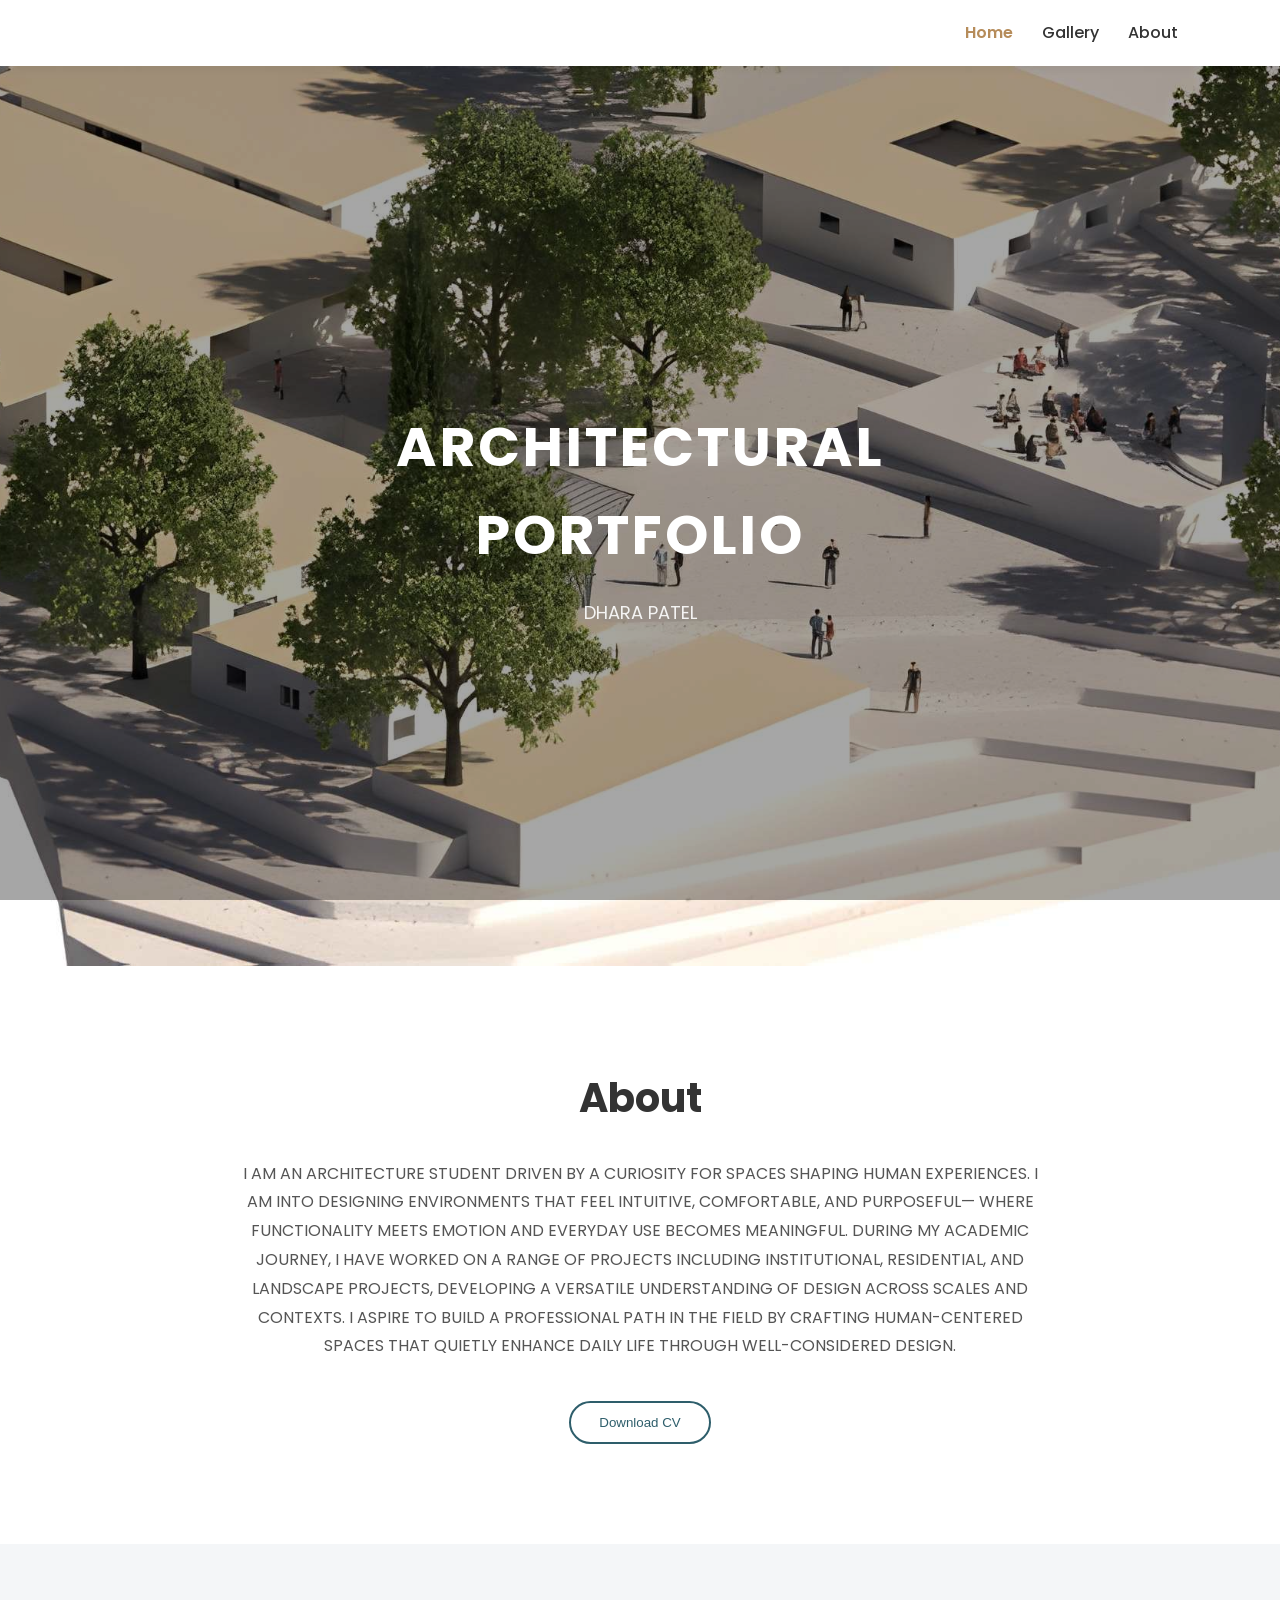
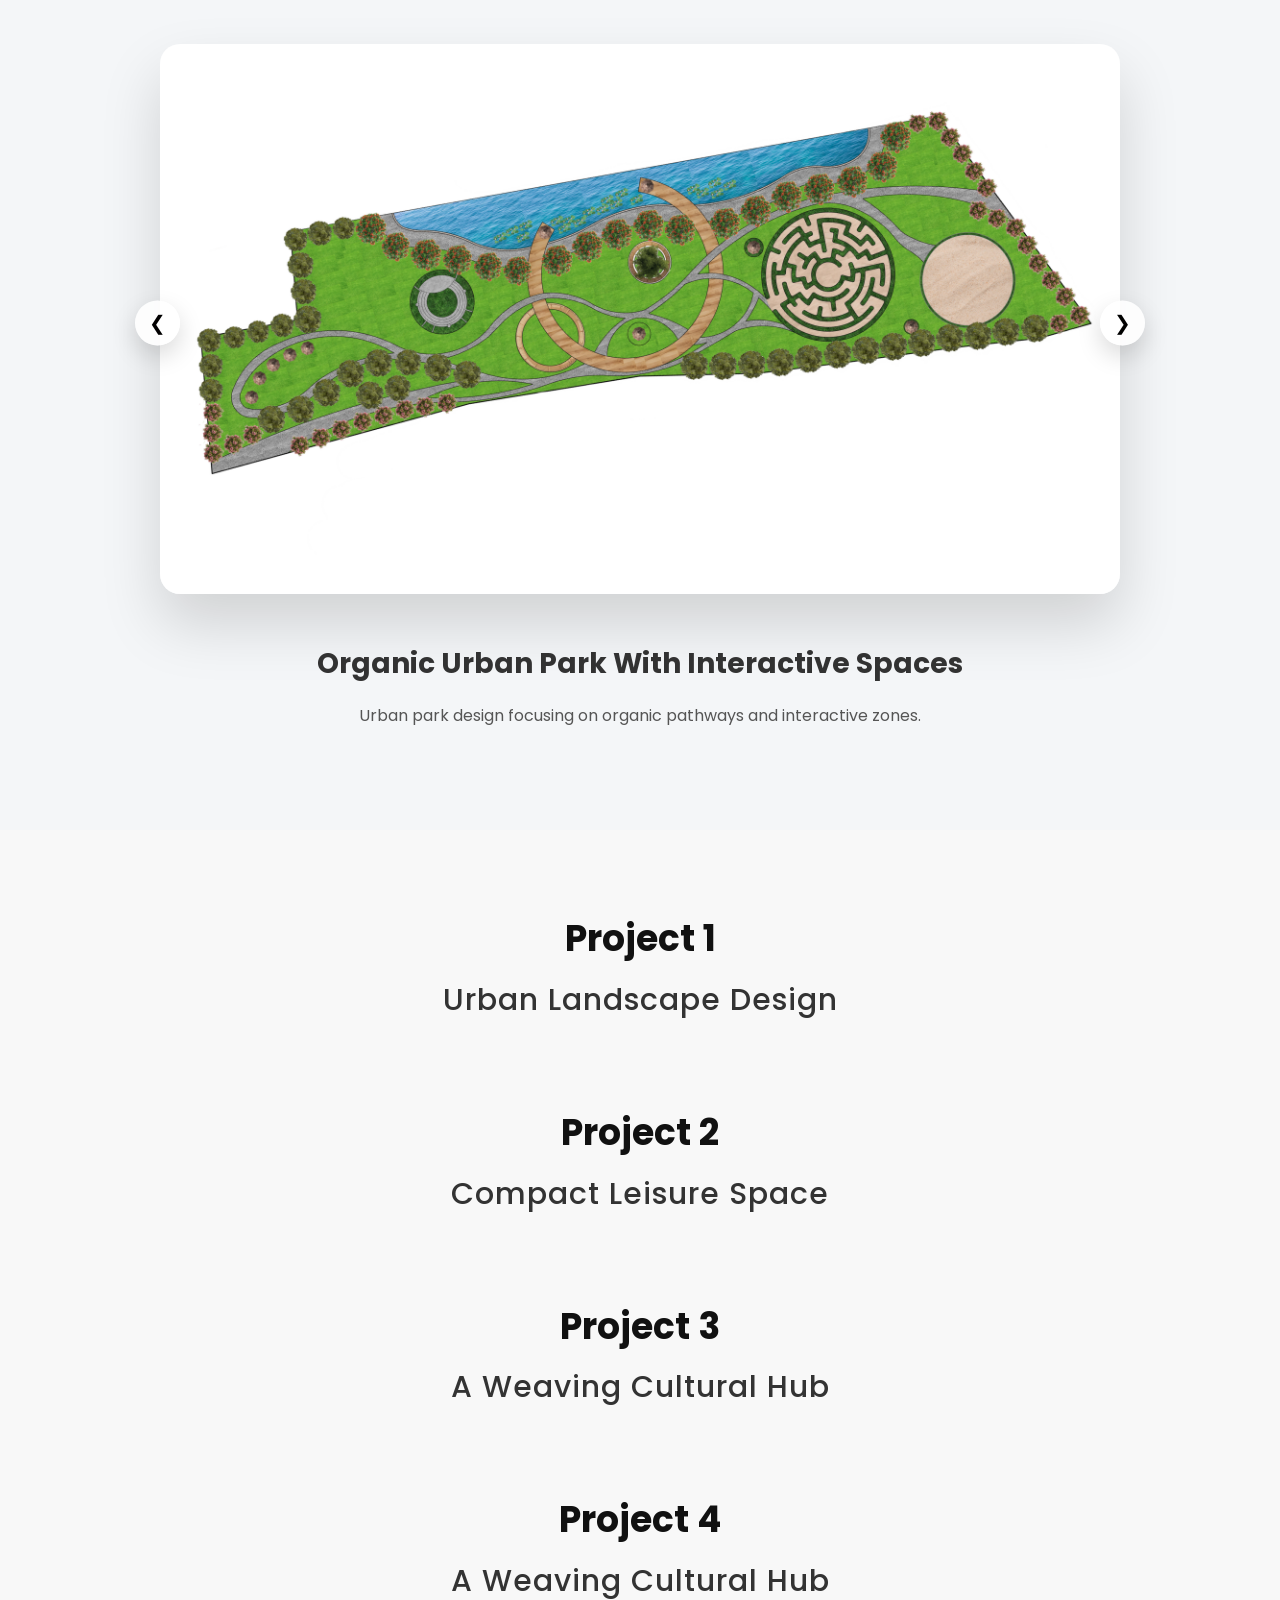
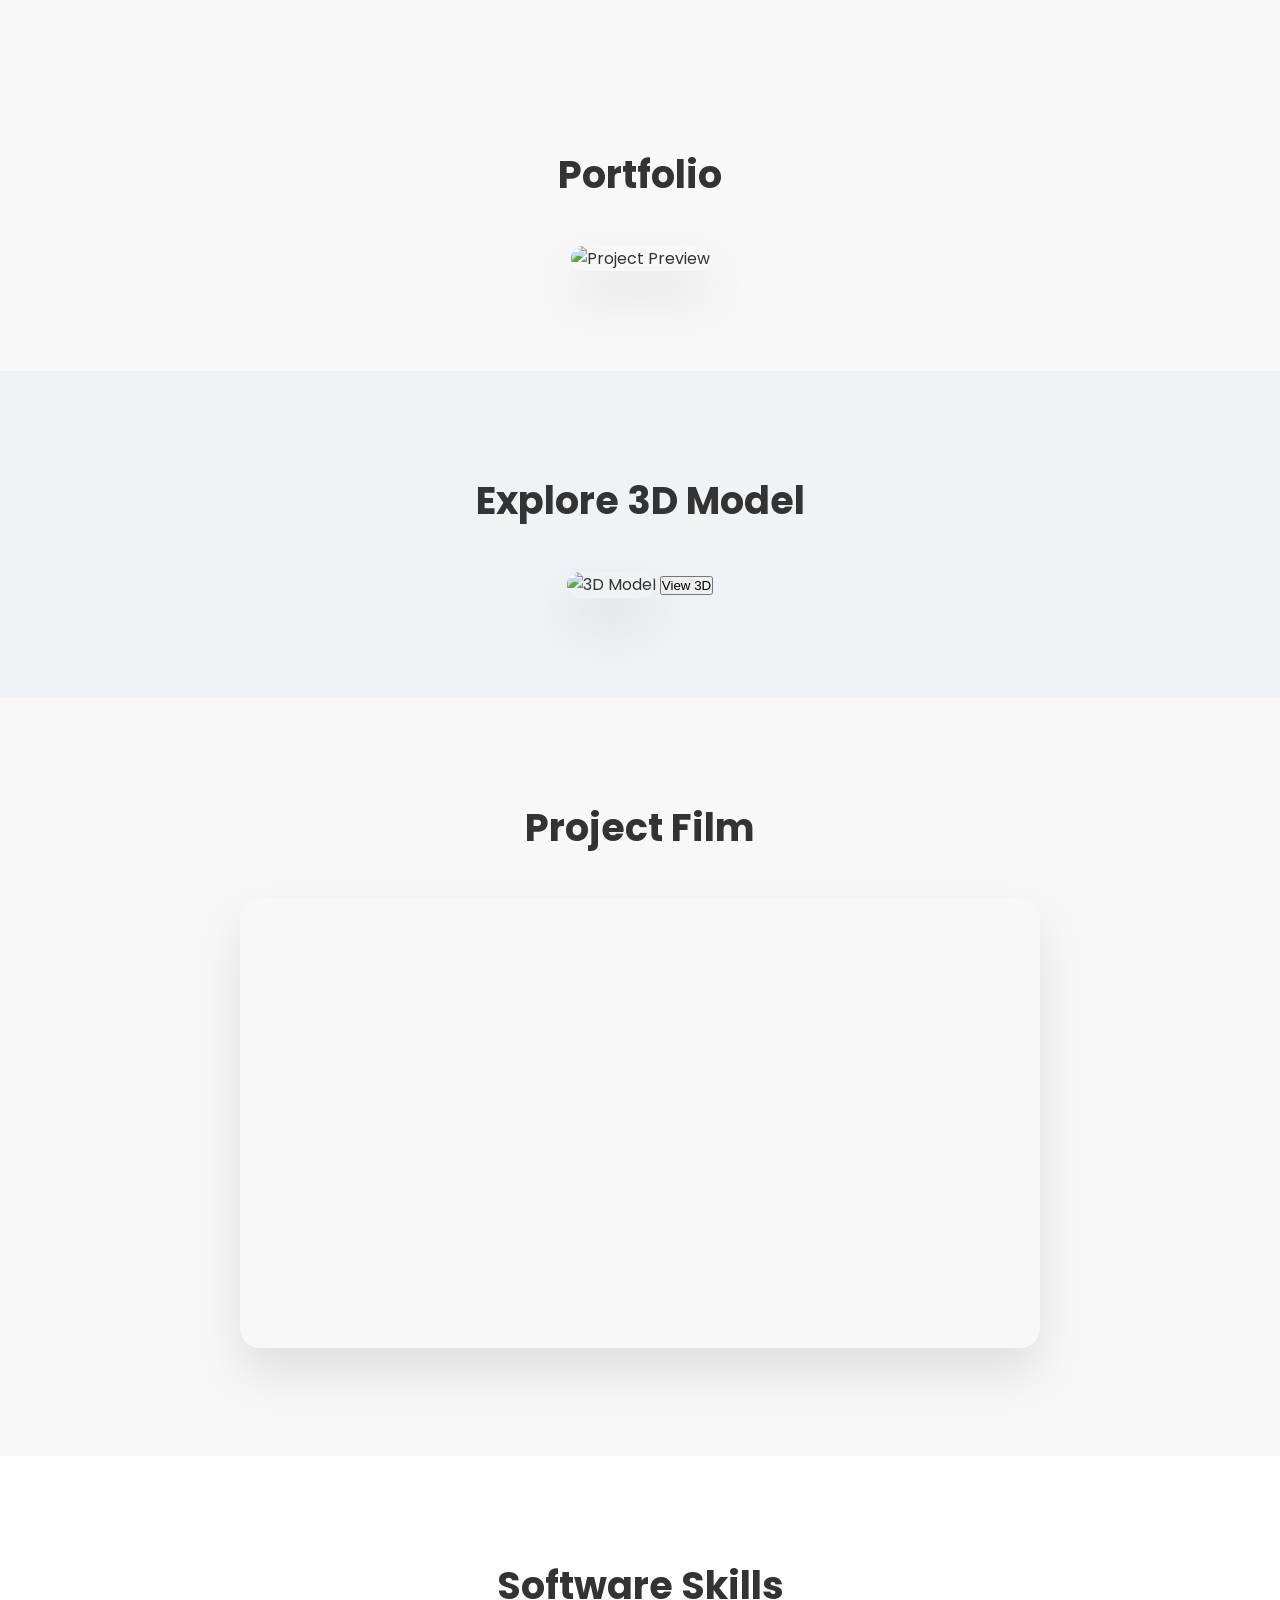
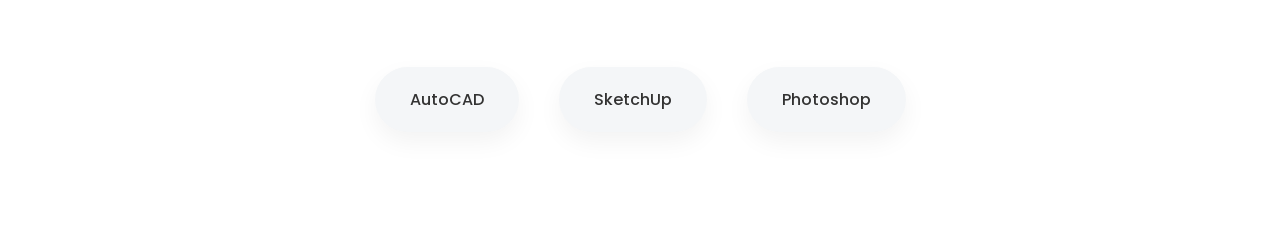
==== index.html @ 181d23e7 "Add files via upload" ====
<!DOCTYPE html>
<html lang="en">
<head>
  <meta charset="UTF-8">
  <title>Spatial Hues</title>
  <link rel="stylesheet" href="style.css">
  <link href="https://fonts.googleapis.com/css2?family=Poppins:wght@300;500;700&display=swap" rel="stylesheet">
</head>

<body>

<header>
  <div class="logo"></div>
  <nav>
    <a href="index.html" class="active">Home</a>
    <a href="gallery.html">Gallery</a>
    <a href="#about">About</a>
  </nav>
</header>

<section class="hero">
  <div class="hero-content">
    <h1>ARCHITECTURAL PORTFOLIO</h1>
    <p>DHARA PATEL</p>
  </div>
</section>

<section class="about" id="about">
  <h2>About</h2>
  <p>
    I AM AN ARCHITECTURE STUDENT DRIVEN BY A CURIOSITY FOR SPACES SHAPING HUMAN EXPERIENCES.
    I AM INTO DESIGNING ENVIRONMENTS THAT FEEL INTUITIVE, COMFORTABLE, AND PURPOSEFUL—
    WHERE FUNCTIONALITY MEETS EMOTION AND EVERYDAY USE BECOMES MEANINGFUL.

    DURING MY ACADEMIC JOURNEY, I HAVE WORKED ON A RANGE OF PROJECTS INCLUDING
    INSTITUTIONAL, RESIDENTIAL, AND LANDSCAPE PROJECTS, DEVELOPING A VERSATILE
    UNDERSTANDING OF DESIGN ACROSS SCALES AND CONTEXTS.

    I ASPIRE TO BUILD A PROFESSIONAL PATH IN THE FIELD BY CRAFTING HUMAN-CENTERED
    SPACES THAT QUIETLY ENHANCE DAILY LIFE THROUGH WELL-CONSIDERED DESIGN.
  </p>

  <a href="CV.png" target="_blank">
    <button>Download CV</button>
  </a>
</section>

<!-- FEATURED PROJECT SLIDER -->

<section class="featured-project">

  <div class="project-container">

    <button class="nav-btn left" onclick="prevSlide()">&#10094;</button>

    <img id="sliderImage" src="PROJECT 1.png" class="featured-image">
    

    <button class="nav-btn right" onclick="nextSlide()">&#10095;</button>

  </div>

  <div class="project-details">
    <h3 id="projectTitle">Organic Urban Park With Interactive Spaces</h3>
    <p id="projectDesc">
      Urban park design focusing on organic pathways and interactive zones.
    </p>
  </div>

</section>


<!-- PROJECT LINKS -->

<div class="project-link">
  <a href="project1.html">
    <h2>Project 1</h2>
    
  </a>
   <p>Urban Landscape Design</p>

</div>

<div class="project-link">
  <a href="project2.html">
    <h2>Project 2</h2>
    
  </a>
  <p>Compact Leisure Space</p>
</div>

<div class="project-link">
  <a href="project3.html">
    <h2>Project 3</h2>
    
  </a>
  <p>A Weaving Cultural Hub</p>
</div>

<div class="project-link">
  <a href="project4.html">
    <h2>Project 4</h2>
    
  </a>
  <p>A Weaving Cultural Hub</p>
</div>


<section class="projects">
  <h2>Portfolio</h2>
  <img src="project1.jpg" alt="Project Preview">
</section>

<section class="model">
  <h2>Explore 3D Model</h2>
  <img src="model.jpg" alt="3D Model">
  <button>View 3D</button>
</section>

<section class="video">
  <h2>Project Film</h2>
  <iframe width="800" height="450"
    src="https://www.youtube.com/embed/YOUR_VIDEO_ID"
    frameborder="0"
    allowfullscreen>
  </iframe>
</section>

<section class="skills">
  <h2>Software Skills</h2>

  <div class="skill-icons">
    <div>AutoCAD</div>
    <div>SketchUp</div>
    <div>Photoshop</div>
  </div>

</section>


<script>

const images = [
  "PROJECT 1.png",
  "PROJECT 2.png",
  "PROJECT 3.png",
  "PROJECT 4.jpg.jpeg" 
];

const titles = [
  "Organic Urban Park With Interactive Spaces",
  "Minimal Built Form With Open Space",
  "Artisan Weaving Community Living Hub",
  "Institutional Design "

];

const descriptions = [
  "Urban park design focusing on organic pathways and interactive zones.",
  "Compact built form integrated with open breathing spaces.",
  "Cultural housing concept for artisan weaving communities."

];

let currentIndex = 0;

function updateSlide() {
  document.getElementById("sliderImage").src = images[currentIndex];
  document.getElementById("projectTitle").innerText = titles[currentIndex];
  document.getElementById("projectDesc").innerText = descriptions[currentIndex];
}

function nextSlide() {
  currentIndex = (currentIndex + 1) % images.length;
  updateSlide();
}

function prevSlide() {
  currentIndex = (currentIndex - 1 + images.length) % images.length;
  updateSlide();
}

</script>

</body>
</html>
---- style.css ----
/* =============================== */
/* GLOBAL RESET */
/* =============================== */

* {
  margin: 0;
  padding: 0;
  box-sizing: border-box;
}

body {
  font-family: 'Poppins', sans-serif;
  background: #f5f7f9;
  color: #111;
  scroll-behavior: smooth;
}

/* =============================== */
/* HEADER */
/* =============================== */

header {
  display: flex;
  justify-content: space-between;
  align-items: center;
  padding: 25px 8%;
  background: white;
  position: sticky;
  top: 0;
  z-index: 1000;
  box-shadow: 0 5px 20px rgba(0,0,0,0.05);
}

.logo {
  font-size: 22px;
  font-weight: 600;
  letter-spacing: 1px;
}

nav a {
  margin-left: 30px;
  text-decoration: none;
  color: #111;
  font-weight: 500;
  position: relative;
  transition: 0.3s ease;
}

nav a::after {
  content: "";
  position: absolute;
  width: 0%;
  height: 2px;
  left: 0;
  bottom: -5px;
  background: #2e5e6b;
  transition: 0.3s;
}

nav a:hover::after {
  width: 100%;
}

.active {
  color: #2e5e6b;
  font-weight: 600;
}

/* =============================== */
/* HERO SECTION */
/* =============================== */

.hero {
  height: 95vh;
  background: linear-gradient(rgba(0,0,0,0.45), rgba(0,0,0,0.45)),
              url("hero.jpg") center/cover no-repeat;
  display: flex;
  justify-content: center;
  align-items: center;
  text-align: center;
  color: white;
}

.hero-content {
  max-width: 800px;
}

.hero h1 {
  font-size: 55px;
  letter-spacing: 3px;
  font-weight: 700;
}

.hero p {
  margin-top: 20px;
  font-size: 18px;
  opacity: 0.9;
}

.hero button {
  margin-top: 30px;
  padding: 14px 30px;
  background: #2e5e6b;
  border: none;
  color: white;
  font-weight: 500;
  border-radius: 40px;
  cursor: pointer;
  transition: 0.3s ease;
}

.hero button:hover {
  background: #1e3f47;
  transform: translateY(-3px);
}

/* =============================== */
/* ABOUT SECTION */
/* =============================== */

.about {
  padding: 100px 15%;
  text-align: center;
  background: white;
}

.about h2 {
  font-size: 40px;
  margin-bottom: 30px;
}

.about p {
  line-height: 1.8;
  color: #555;
  font-size: 16px;
  max-width: 800px;
  margin: auto;
}

.about button {
  margin-top: 40px;
  padding: 12px 28px;
  border-radius: 30px;
  border: 2px solid #2e5e6b;
  background: transparent;
  color: #2e5e6b;
  cursor: pointer;
  transition: 0.3s;
}

.about button:hover {
  background: #2e5e6b;
  color: white;
}

/* =============================== */
/* FEATURED PROJECT SLIDER */
/* =============================== */

.featured-project {
  padding: 100px 0;
  background: #f4f6f8;
  text-align: center;
}

.project-container {
  position: relative;
  width: 75%;
  max-width: 1100px;
  margin: auto;
}

.featured-image {
  width: 100%;
  height: 550px;
  object-fit: cover;
  border-radius: 20px;
  box-shadow: 0 30px 60px rgba(0,0,0,0.15);
  transition: 0.4s ease;
}

.featured-image:hover {
  transform: scale(1.01);
}

.nav-btn {
  position: absolute;
  top: 50%;
  transform: translateY(-50%);
  background: rgba(255,255,255,0.9);
  border: none;
  width: 45px;
  height: 45px;
  border-radius: 50%;
  font-size: 20px;
  cursor: pointer;
  box-shadow: 0 10px 25px rgba(0,0,0,0.15);
  transition: 0.3s;
}

.nav-btn:hover {
  background: #2e5e6b;
  color: white;
}

.nav-btn.left {
  left: -25px;
}

.nav-btn.right {
  right: -25px;
}

.project-details {
  margin-top: 40px;
  max-width: 900px;
  margin-left: auto;
  margin-right: auto;
}

.project-details h3 {
  font-size: 28px;
  margin-bottom: 15px;
}

.project-details p {
  color: #555;
  line-height: 1.8;
  font-size: 16px;
}

/* =============================== */
/* PROJECT PREVIEW */
/* =============================== */

.projects {
  padding: 100px 0;
  text-align: center;
}

.projects h2 {
  font-size: 38px;
  margin-bottom: 40px;
}

.projects img {
  width: 70%;
  max-width: 900px;
  height: auto;
  border-radius: 20px;
  box-shadow: 0 25px 50px rgba(0,0,0,0.1);
}

/* =============================== */
/* 3D MODEL */
/* =============================== */

.model {
  padding: 100px 0;
  text-align: center;
  background: #f0f3f5;
}

.model h2 {
  font-size: 38px;
  margin-bottom: 40px;
}

.model img {
  width: 70%;
  border-radius: 20px;
  box-shadow: 0 25px 50px rgba(0,0,0,0.1);
}

/* =============================== */
/* VIDEO */
/* =============================== */

.video {
  padding: 100px 0;
  text-align: center;
}

.video h2 {
  font-size: 38px;
  margin-bottom: 40px;
}

.video iframe {
  border-radius: 20px;
  box-shadow: 0 25px 50px rgba(0,0,0,0.1);
}

/* =============================== */
/* SKILLS */
/* =============================== */

.skills {
  padding: 100px 0;
  text-align: center;
  background: white;
}

.skills h2 {
  font-size: 38px;
  margin-bottom: 50px;
}

.skill-icons {
  display: flex;
  justify-content: center;
  gap: 40px;
  flex-wrap: wrap;
}

.skill-icons div {
  padding: 20px 35px;
  background: #f4f6f8;
  border-radius: 40px;
  font-weight: 500;
  box-shadow: 0 10px 25px rgba(0,0,0,0.05);
  transition: 0.3s;
}

.skill-icons div:hover {
  transform: translateY(-5px);
  background: #2e5e6b;
  color: white;
}

/* =============================== */
/* FOOTER */
/* =============================== */

footer {
  background: #111;
  color: white;
  text-align: center;
  padding: 50px 20px;
  margin-top: 80px;
}

/* =============================== */
/* RESPONSIVE */
/* =============================== */

@media(max-width: 768px){
  .hero h1 {
    font-size: 35px;
  }

  .project-container {
    width: 90%;
  }

  .featured-image {
    width: 100%;
  height: 60vh;        /* responsive height */
  max-height: 550px;   /* prevents too tall */
  object-fit: cover;
  border-radius: 20px;
  box-shadow: 0 30px 60px rgba(0,0,0,0.15);
  }

  .projects img,
  .model img {
    width: 90%;
  }
}

.project-link {
  text-align: center;
  margin: 80px 0 40px 0;
}

.project-link a {
  text-decoration: none;
}

.project-link h2 {
  font-size: 36px;
  color: #111;
  display: inline-block;
  position: relative;
  transition: 0.3s;
}

.project-link h2::after {
  content: "";
  position: absolute;
  width: 0%;
  height: 3px;
  left: 0;
  bottom: -8px;
  background: #2e5e6b;
  transition: 0.3s;
}

.project-link h2:hover {
  color: #2e5e6b;
}

.project-link h2:hover::after {
  width: 100%;
}
img {
  max-width: 100%;
  height: auto;
}
/* ============================= */
/* RESPONSIVE DESIGN */
/* ============================= */

@media (max-width: 1024px) {
  .project-container {
    width: 90%;
  }

  .hero h1 {
    font-size: 40px;
  }
}

@media (max-width: 768px) {

  /* Navbar */
  header {
    flex-direction: column;
    padding: 20px;
  }

  nav {
    margin-top: 10px;
  }

  nav a {
    margin: 0 10px;
  }

  /* Hero */
  .hero {
    height: 80vh;
    padding: 20px;
  }

  .hero h1 {
    font-size: 30px;
  }

  .hero p {
    font-size: 14px;
  }

  /* Slider */
  .featured-image {
    height: 300px;
  }

  .nav-btn {
    width: 35px;
    height: 35px;
    font-size: 16px;
  }

  .nav-btn.left {
    left: 5px;
  }

  .nav-btn.right {
    right: 5px;
  }

  /* Sections spacing */
  .about,
  .projects,
  .model,
  .video,
  .skills {
    padding: 60px 20px;
  }

  .project-details h3 {
    font-size: 20px;
  }

  .project-details p {
    font-size: 14px;
  }

  iframe {
    width: 100%;
    height: 250px;
  }
}
/* Reset */
* {
  margin: 0;
  padding: 0;
  box-sizing: border-box;
}

/* Body */
body {
  font-family: 'Poppins', sans-serif;
  background-color: #f8f8f8;
  color: #333;
  line-height: 1.6;
}

/* Header */
header {
  display: flex;
  justify-content: space-between;
  align-items: center;
  padding: 20px 8%;
  background: white;
  box-shadow: 0 2px 10px rgba(0,0,0,0.05);
  position: sticky;
  top: 0;
  z-index: 1000;
}

.logo {
  font-size: 22px;
  font-weight: 700;
  letter-spacing: 1px;
}

nav a {
  text-decoration: none;
  color: #333;
  margin-left: 25px;
  font-weight: 500;
  transition: 0.3s ease;
}

nav a:hover,
nav a.active {
  color: #b68c5a;
}

/* Gallery Section */
.gallery-page {
  padding: 60px 8%;
  text-align: center;
}

.gallery-page h1 {
  font-size: 36px;
  margin-bottom: 40px;
  font-weight: 600;
}

/* Grid Layout */
.gallery-grid {
  display: grid;
  grid-template-columns: repeat(auto-fit, minmax(280px, 1fr));
  gap: 30px;
}

/* Project Card */
.project-card {
  background: white;
  border-radius: 12px;
  overflow: hidden;
  box-shadow: 0 8px 20px rgba(0,0,0,0.05);
  transition: transform 0.3s ease, box-shadow 0.3s ease;
}

.project-card img {
  width: 100%;
  height: 220px;
  object-fit: cover;
}

.project-card h3 {
  margin: 15px 0 5px;
  font-weight: 600;
}

.project-card p {
  color: #777;
  font-size: 14px;
  margin-bottom: 15px;
}

.project-card a {
  display: inline-block;
  margin-bottom: 20px;
  text-decoration: none;
  color: #b68c5a;
  font-weight: 500;
  transition: 0.3s ease;
}

.project-card a:hover {
  text-decoration: underline;
}

/* Hover Effect */
.project-card:hover {
  transform: translateY(-8px);
  box-shadow: 0 12px 25px rgba(0,0,0,0.1);
}

/* Footer */
footer {
  text-align: center;
  padding: 30px 10%;
  background: white;
  margin-top: 60px;
  font-size: 14px;
  color: #666;
}

/* Responsive Adjustments */
@media (max-width: 768px) {
  header {
    flex-direction: column;
  }

  nav {
    margin-top: 10px;
  }

  nav a {
    margin: 0 10px;
  }

  .gallery-page h1 {
    font-size: 28px;
  }
}
/* PROJECT 1 PAGE */

.project-page{
  padding:80px 60px;
  background:#f7f7f7;
  text-align:center;
}

.project-page h1{
  font-family:'Poppins', sans-serif;
  font-size:42px;
  margin-bottom:50px;
  letter-spacing:2px;
}

/* image container */

.project-gallery{
  display:grid;
  grid-template-columns:repeat(auto-fit, minmax(400px,1fr));
  gap:40px;
  max-width:1200px;
  margin:auto;
}

/* images */

.project-gallery img{
  width:100%;
  height:auto;
  border-radius:12px;
  box-shadow:0 15px 35px rgba(0,0,0,0.15);
  transition:transform 0.4s ease, box-shadow 0.4s ease;
  cursor:pointer;
}

/* hover effect */

.project-gallery img:hover{
  transform:scale(1.05);
  box-shadow:0 20px 45px rgba(0,0,0,0.25);
}

/* responsive for mobile */

@media (max-width:768px){
  
.project-page{
  padding:60px 20px;
}

.project-gallery{
  grid-template-columns:1fr;
}

.project-page h1{
  font-size:32px;
}

}
.project-link p{
  font-size:30px;
  margin-top:8px;
  font-weight:500;
  letter-spacing:1px;
}
.hero{
height:100vh;
background-image: url("MAINSS.jpg.jpeg");
background-size: cover;
background-position: center;
display:flex;
align-items:center;
justify-content:center;
text-align:center;
color:white;
}
.hero::before{
content:"";
position:absolute;
top:0;
left:0;
width:100%;
height:100%;
background:rgba(0,0,0,0.35);
}

.hero-content{
position:relative;
z-index:2;
}
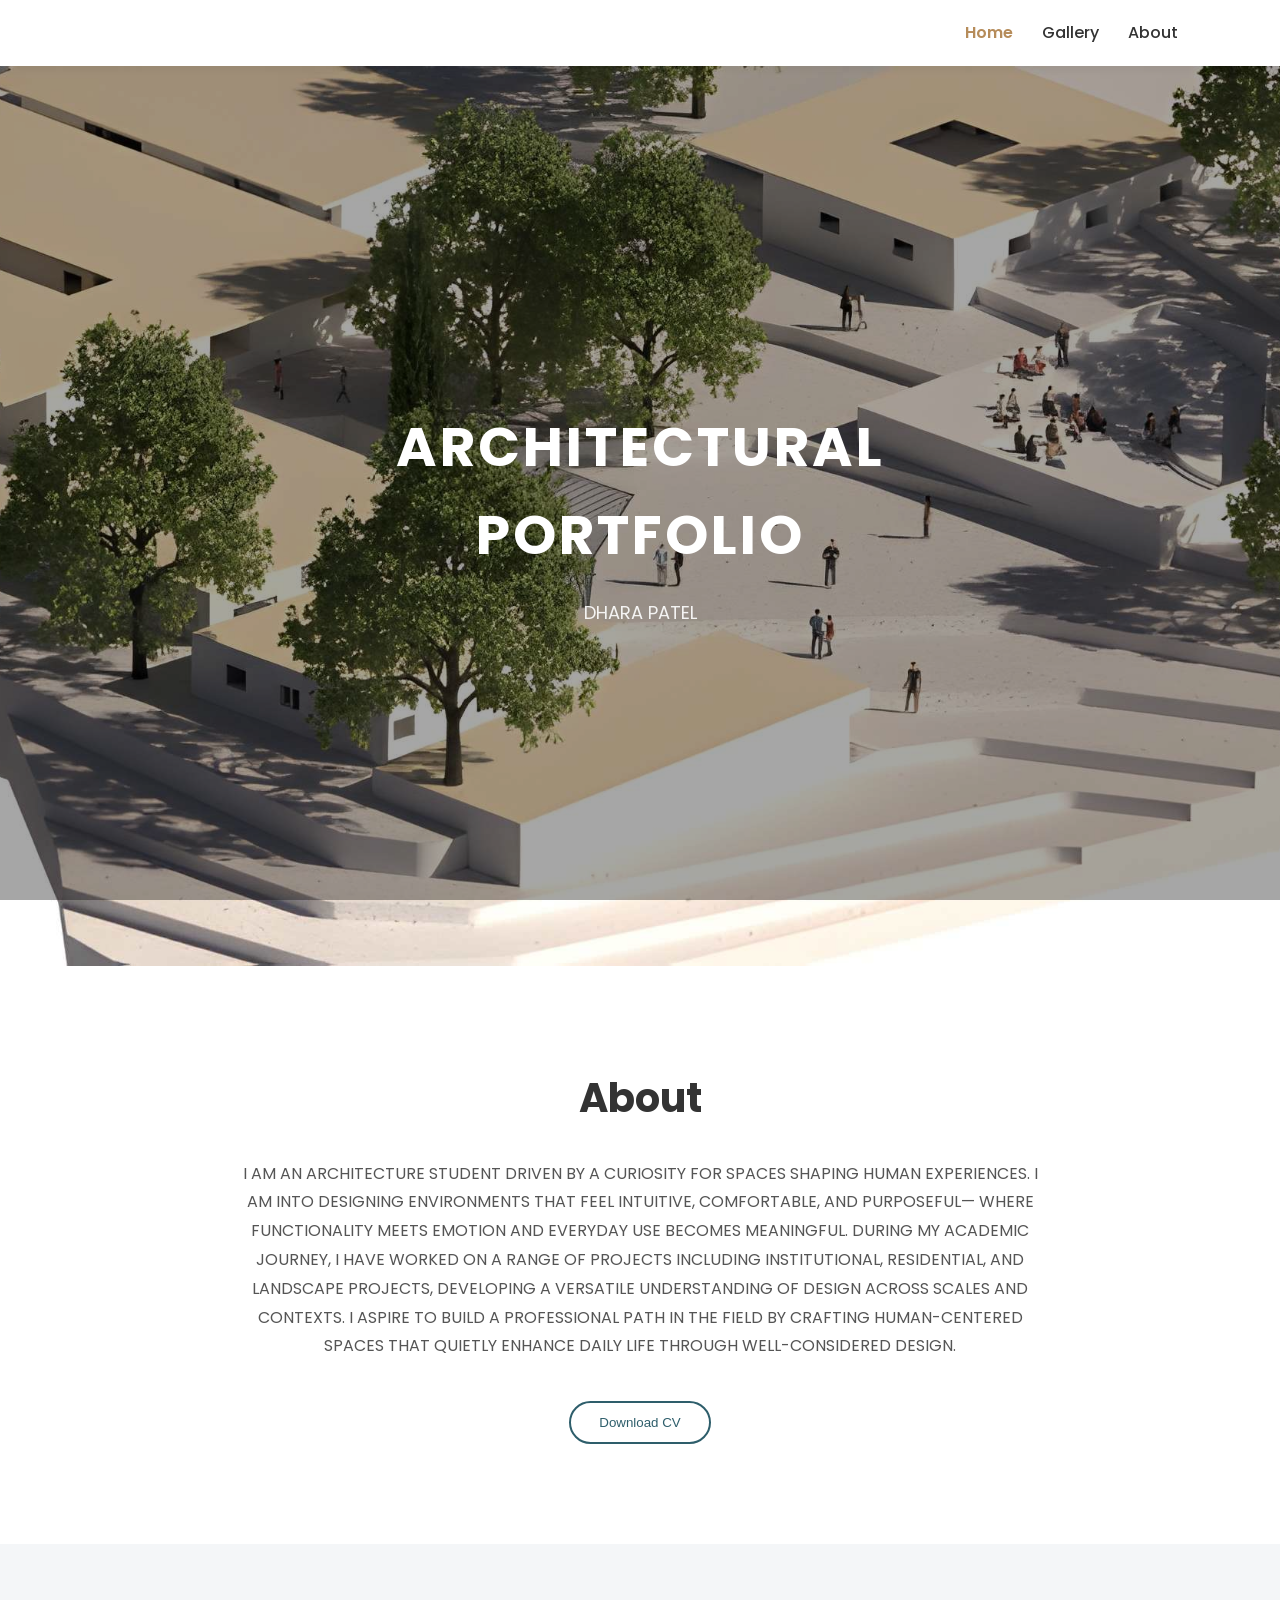
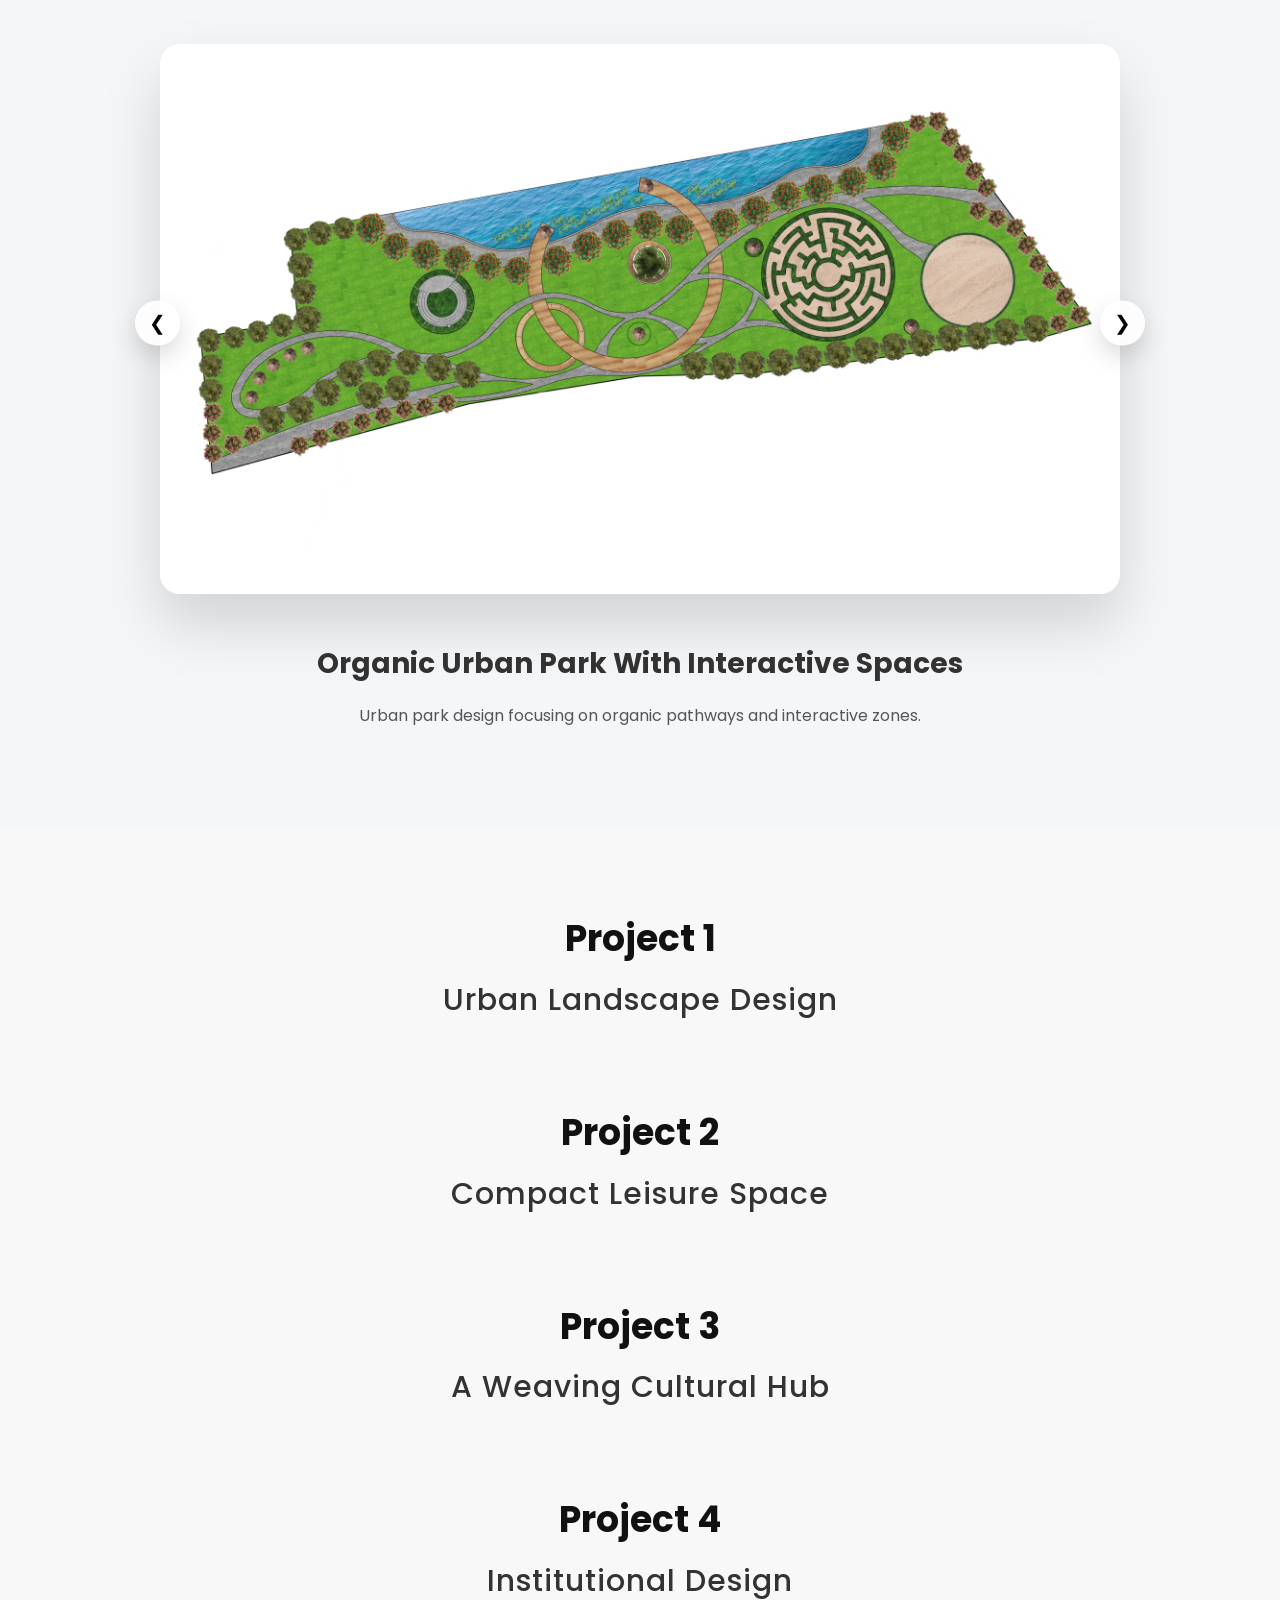
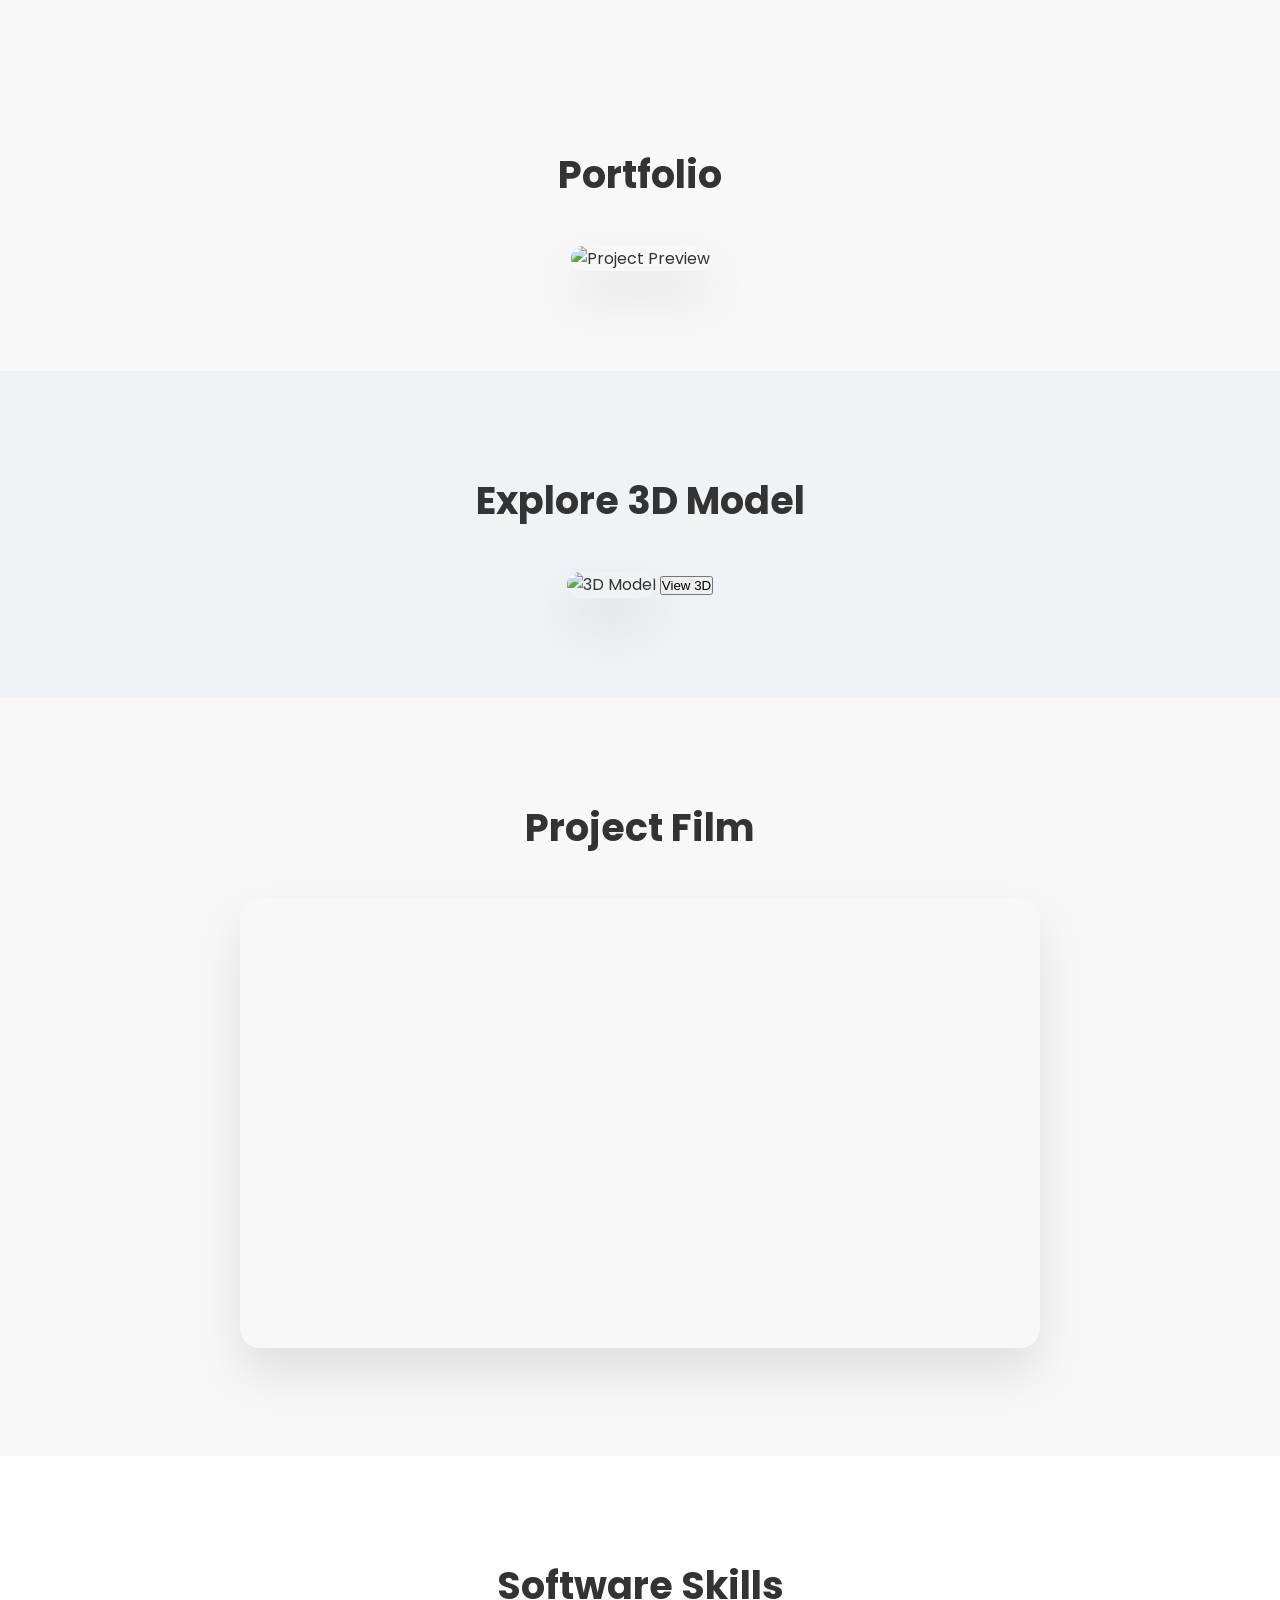
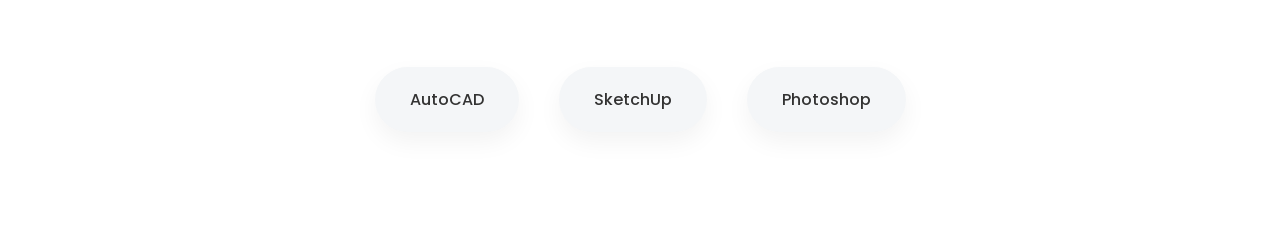
==== commit 6135b15b: "Update index.html" ====
--- a/index.html
+++ b/index.html
@@ -102,7 +102,7 @@
     <h2>Project 4</h2>
     
   </a>
-  <p>A Weaving Cultural Hub</p>
+  <p>Institutional Design </p>
 </div>
 
 
@@ -158,7 +158,8 @@
 const descriptions = [
   "Urban park design focusing on organic pathways and interactive zones.",
   "Compact built form integrated with open breathing spaces.",
-  "Cultural housing concept for artisan weaving communities."
+  "Cultural housing concept for artisan weaving communities.",
+  "Mountain school of ecology & leadership"
 
 ];
 
@@ -183,4 +184,5 @@
 </script>
 
 </body>
-</html>+
+</html>
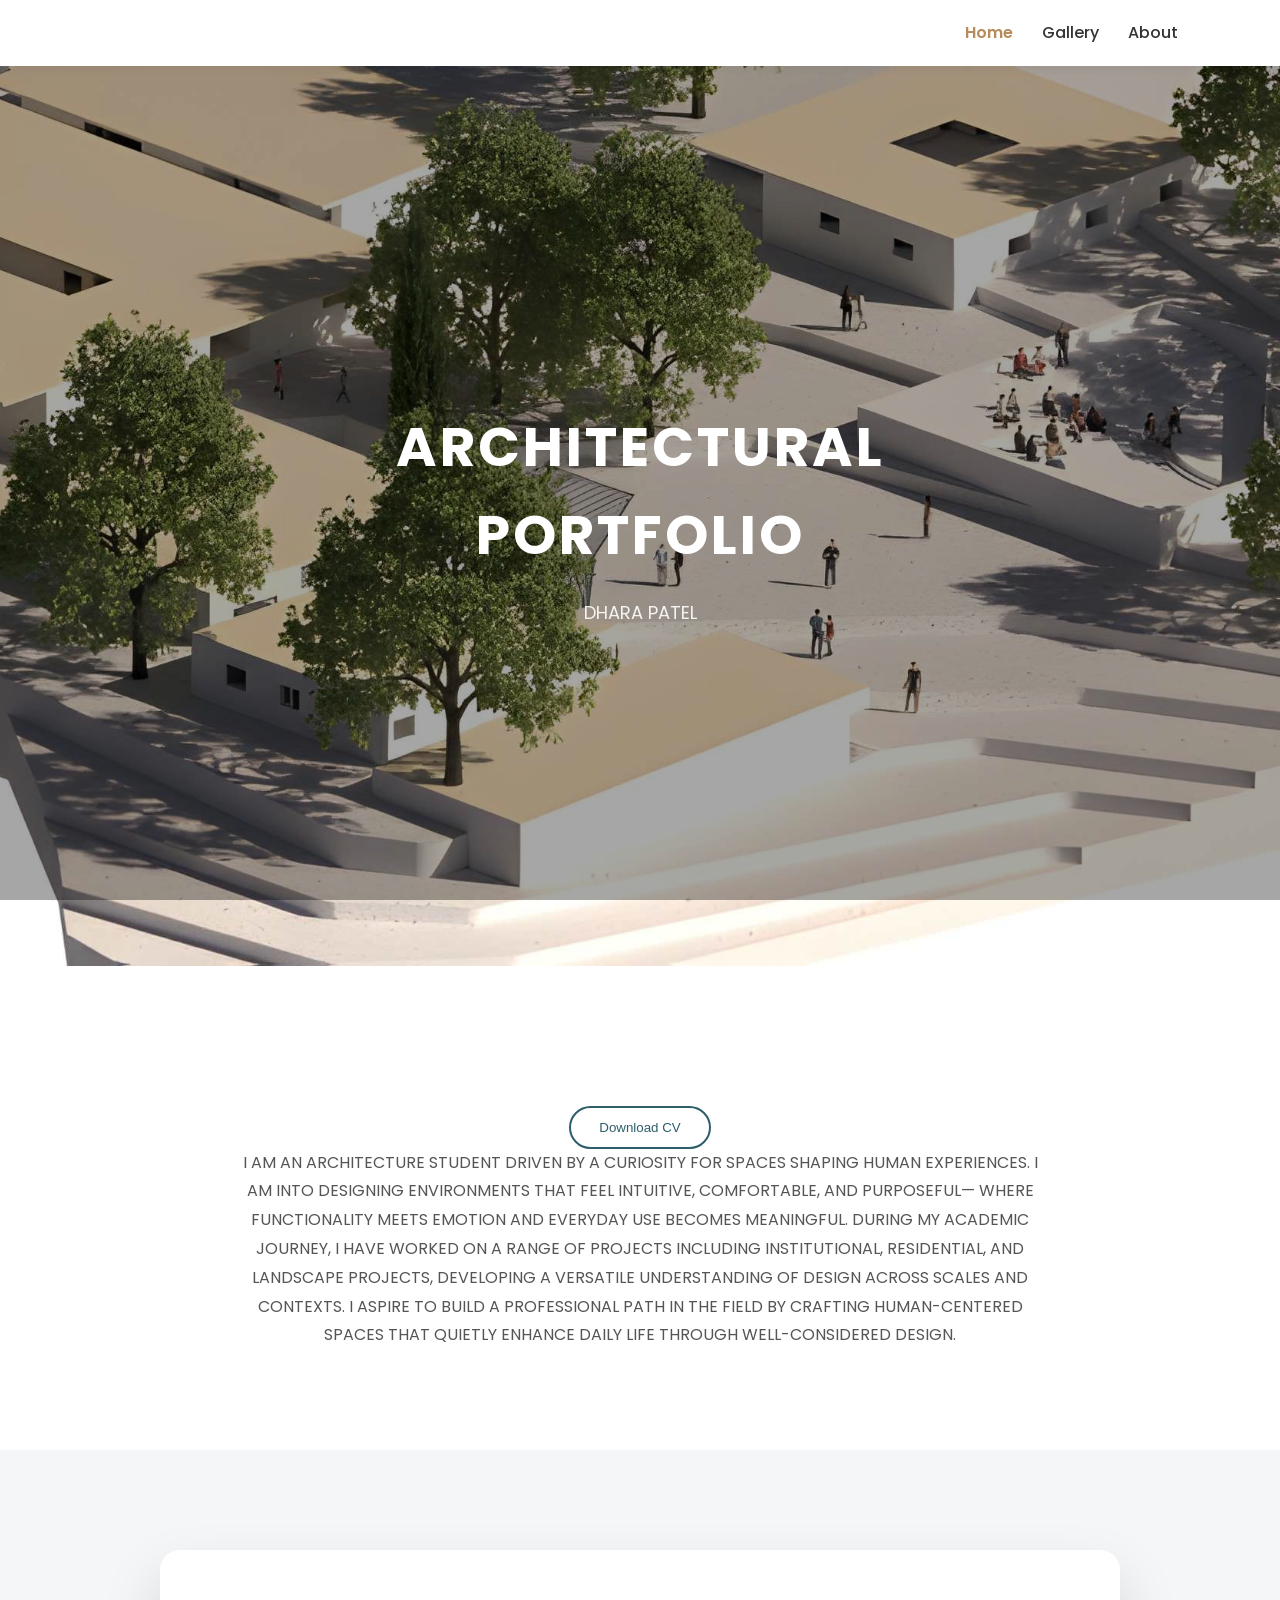
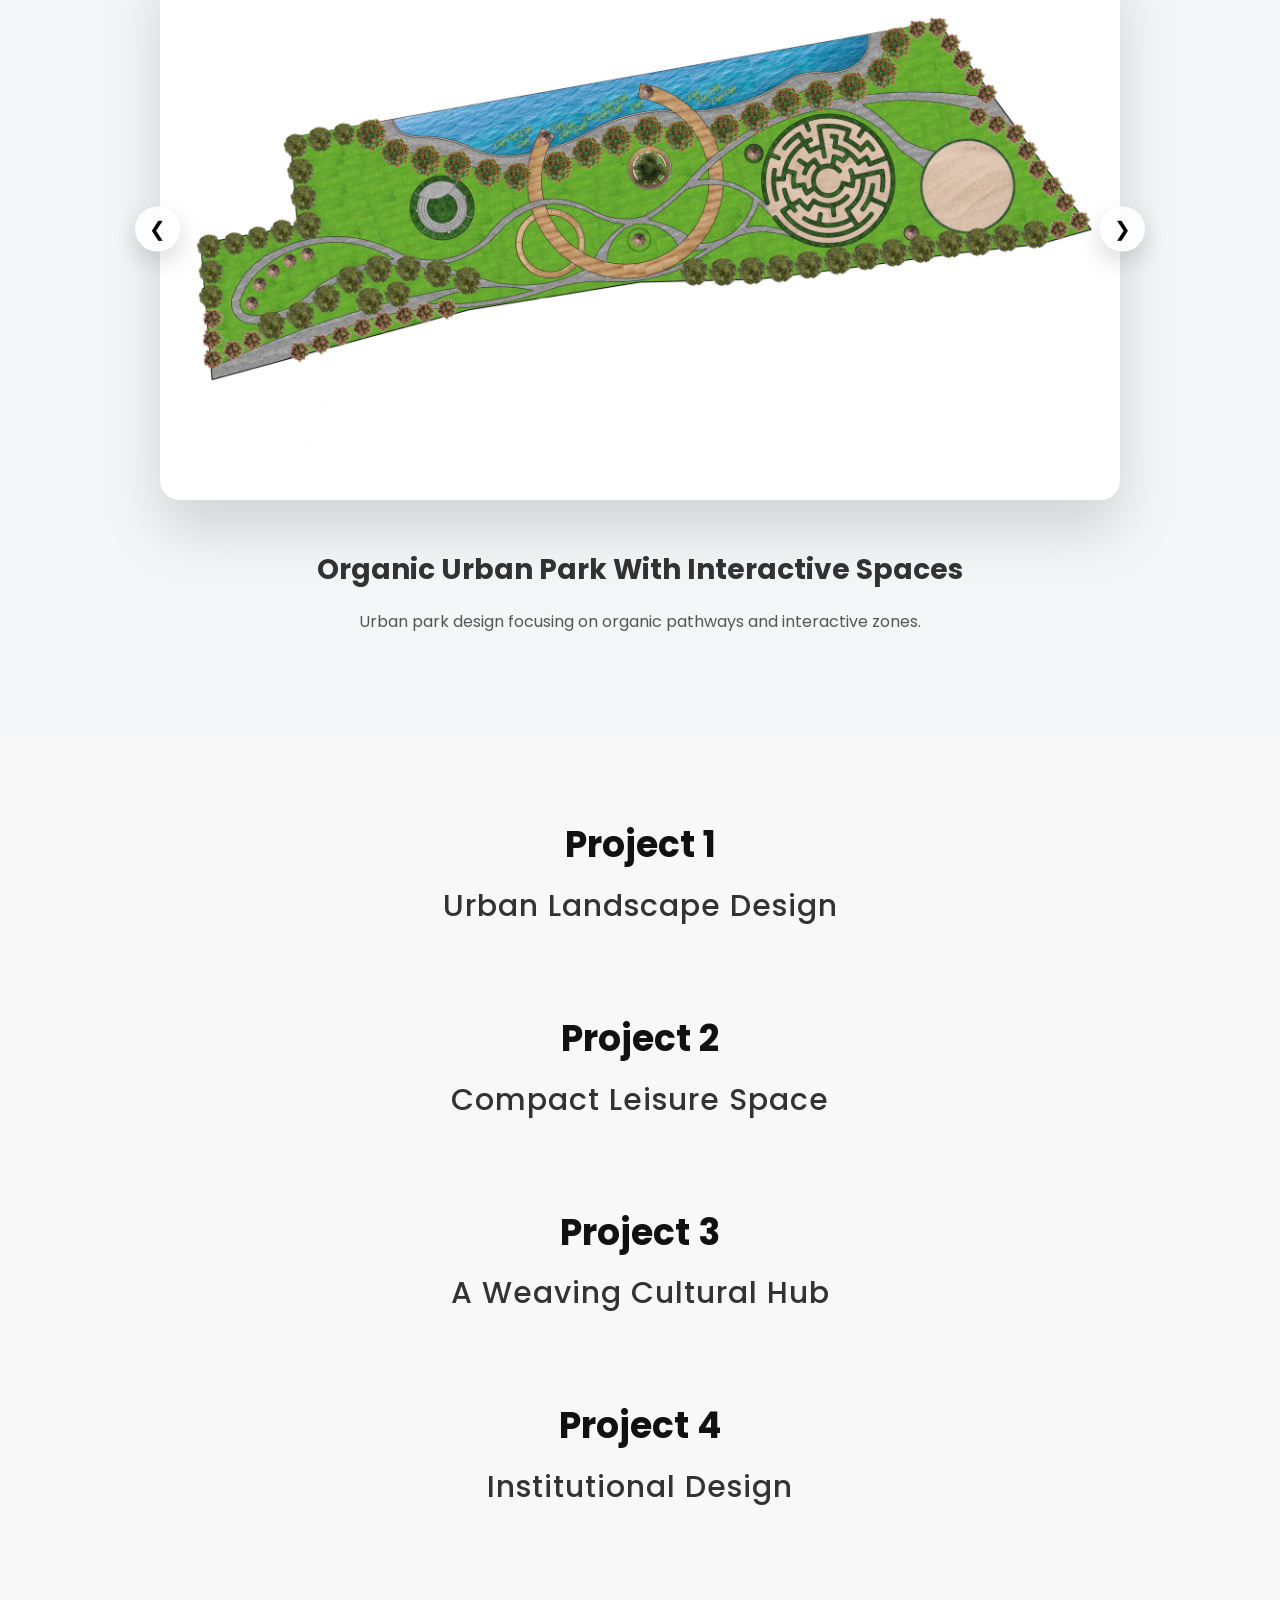
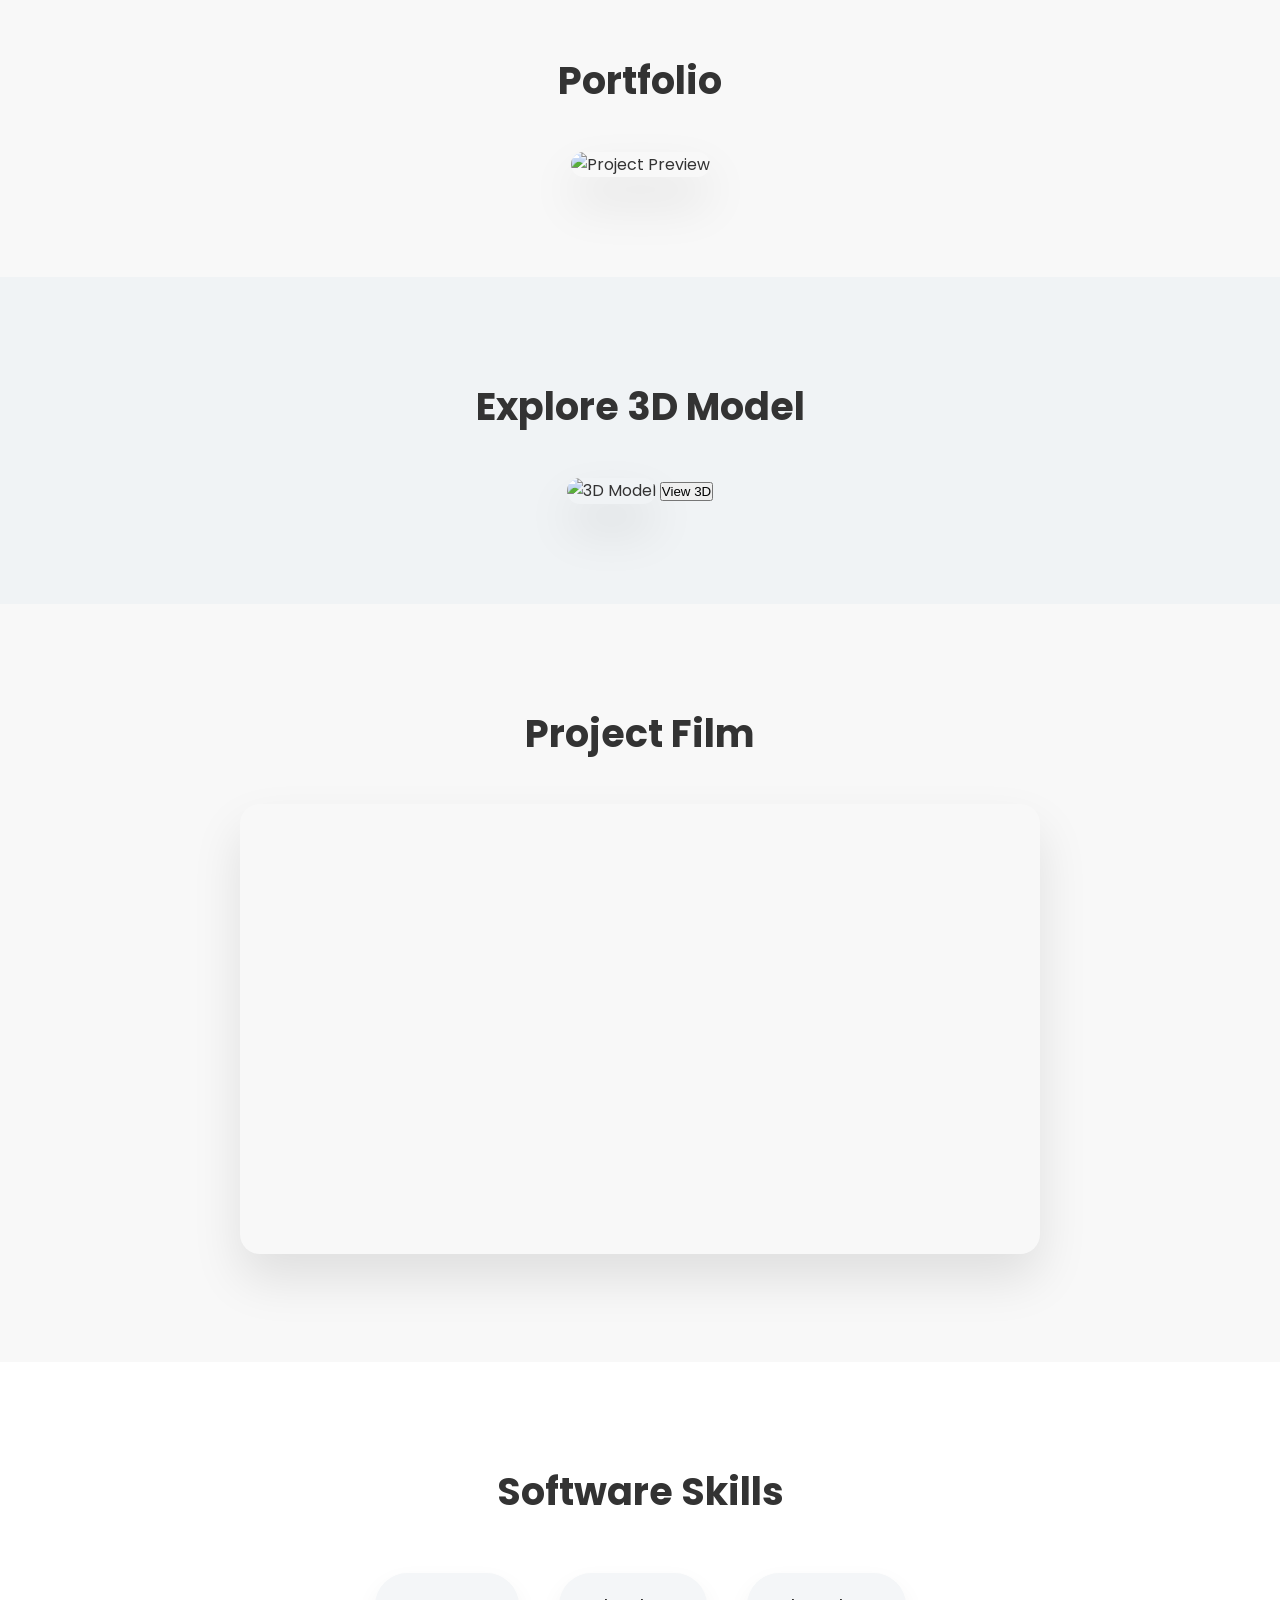
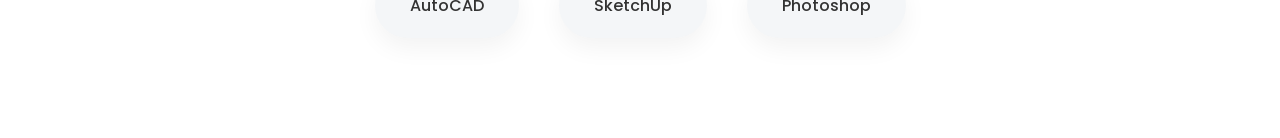
==== commit 1d9ba67b: "Update index.html" ====
--- a/index.html
+++ b/index.html
@@ -2,7 +2,7 @@
 <html lang="en">
 <head>
   <meta charset="UTF-8">
-  <title>Spatial Hues</title>
+  <title>Architectural Portfolio</title>
   <link rel="stylesheet" href="style.css">
   <link href="https://fonts.googleapis.com/css2?family=Poppins:wght@300;500;700&display=swap" rel="stylesheet">
 </head>
@@ -26,7 +26,9 @@
 </section>
 
 <section class="about" id="about">
-  <h2>About</h2>
+   <a href="CV.png" target="_blank">
+    <button>Download CV</button>
+  </a>
   <p>
     I AM AN ARCHITECTURE STUDENT DRIVEN BY A CURIOSITY FOR SPACES SHAPING HUMAN EXPERIENCES.
     I AM INTO DESIGNING ENVIRONMENTS THAT FEEL INTUITIVE, COMFORTABLE, AND PURPOSEFUL—
@@ -40,9 +42,7 @@
     SPACES THAT QUIETLY ENHANCE DAILY LIFE THROUGH WELL-CONSIDERED DESIGN.
   </p>
 
-  <a href="CV.png" target="_blank">
-    <button>Download CV</button>
-  </a>
+  
 </section>
 
 <!-- FEATURED PROJECT SLIDER -->
@@ -186,3 +186,5 @@
 </body>
 
 </html>
+
+
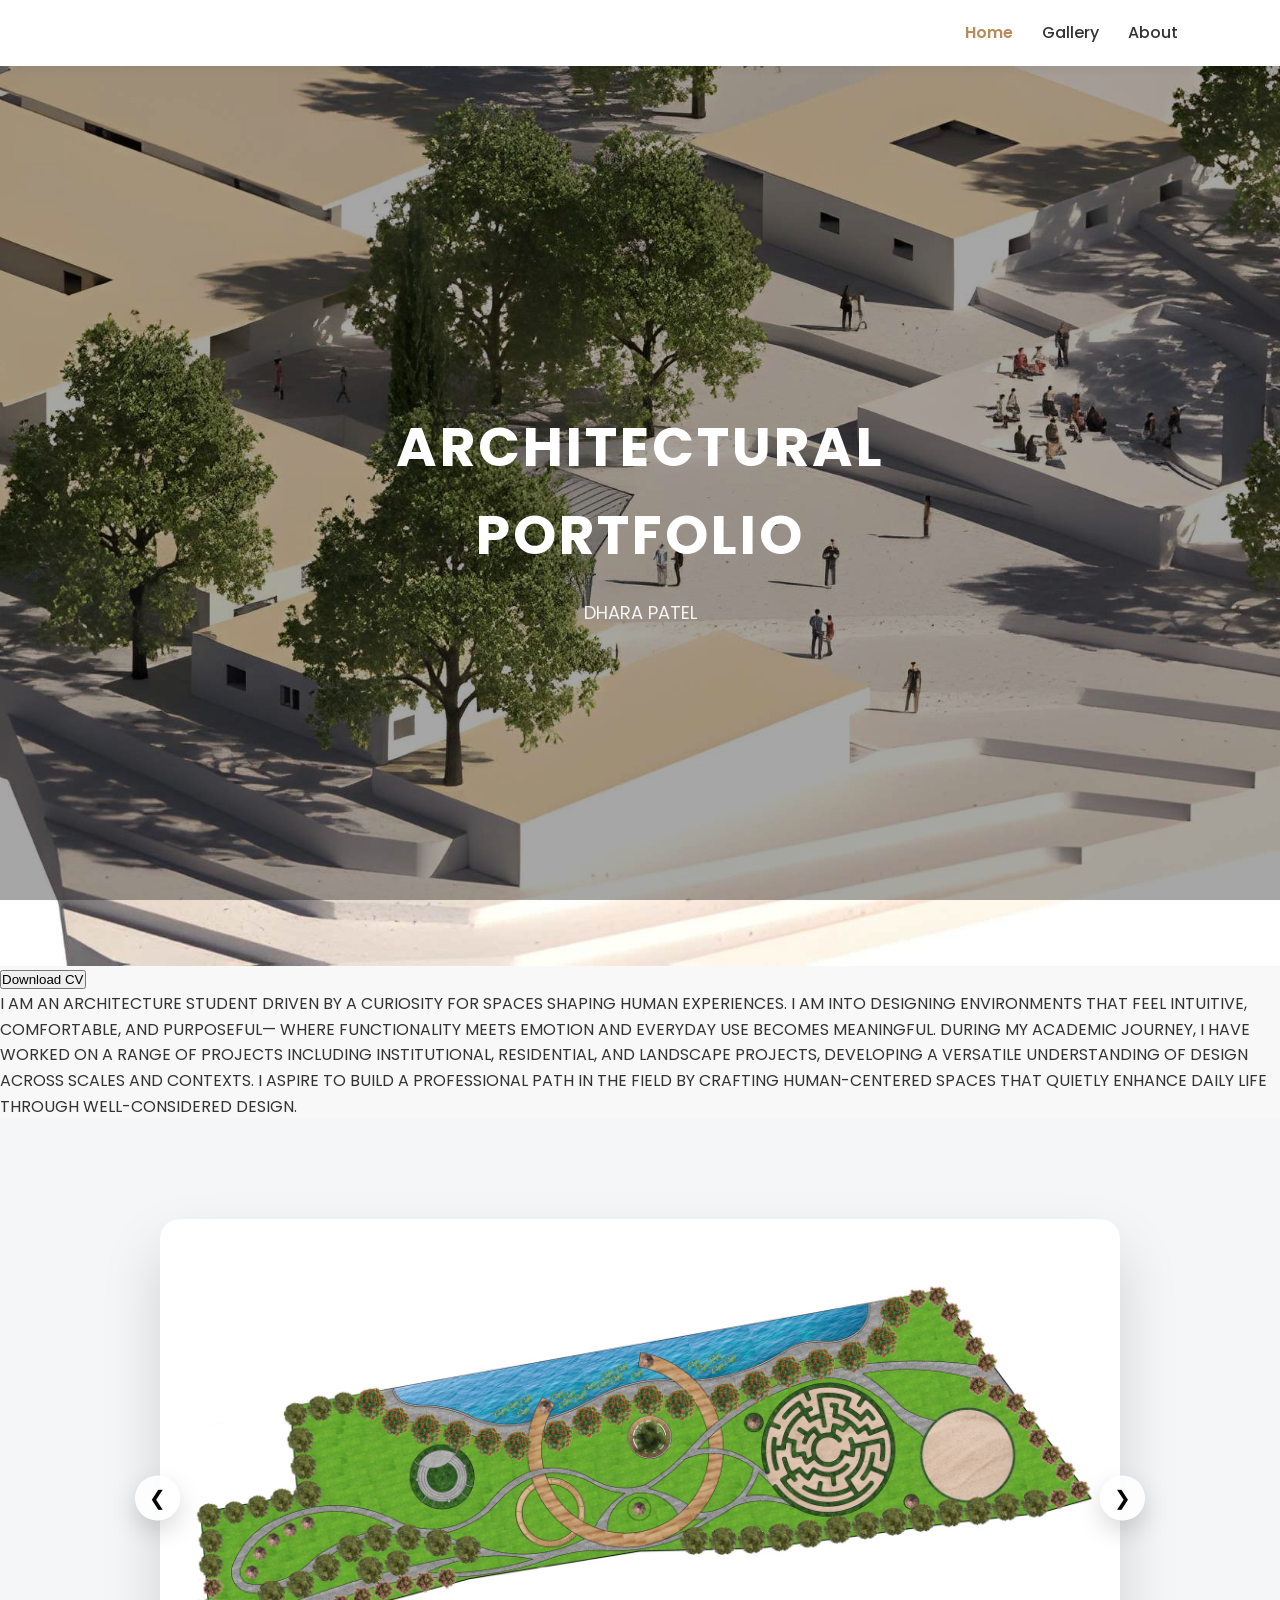
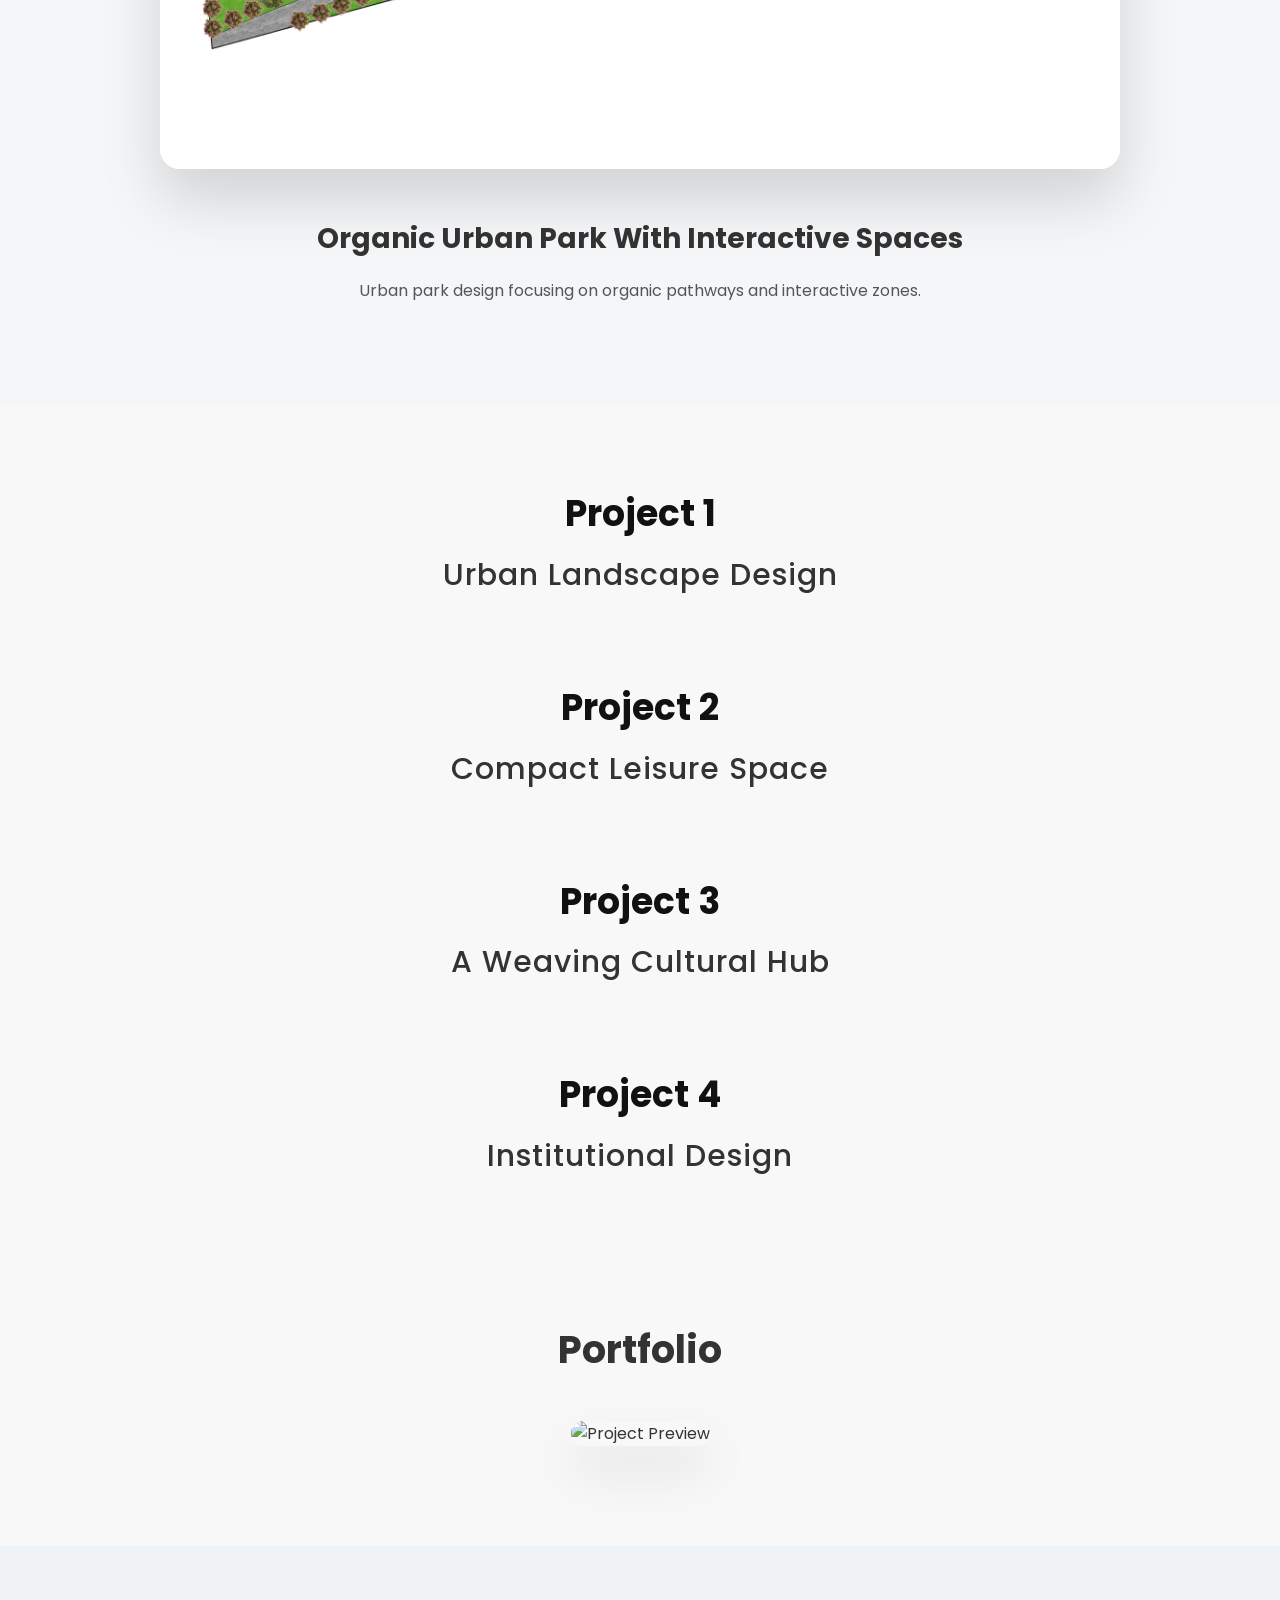
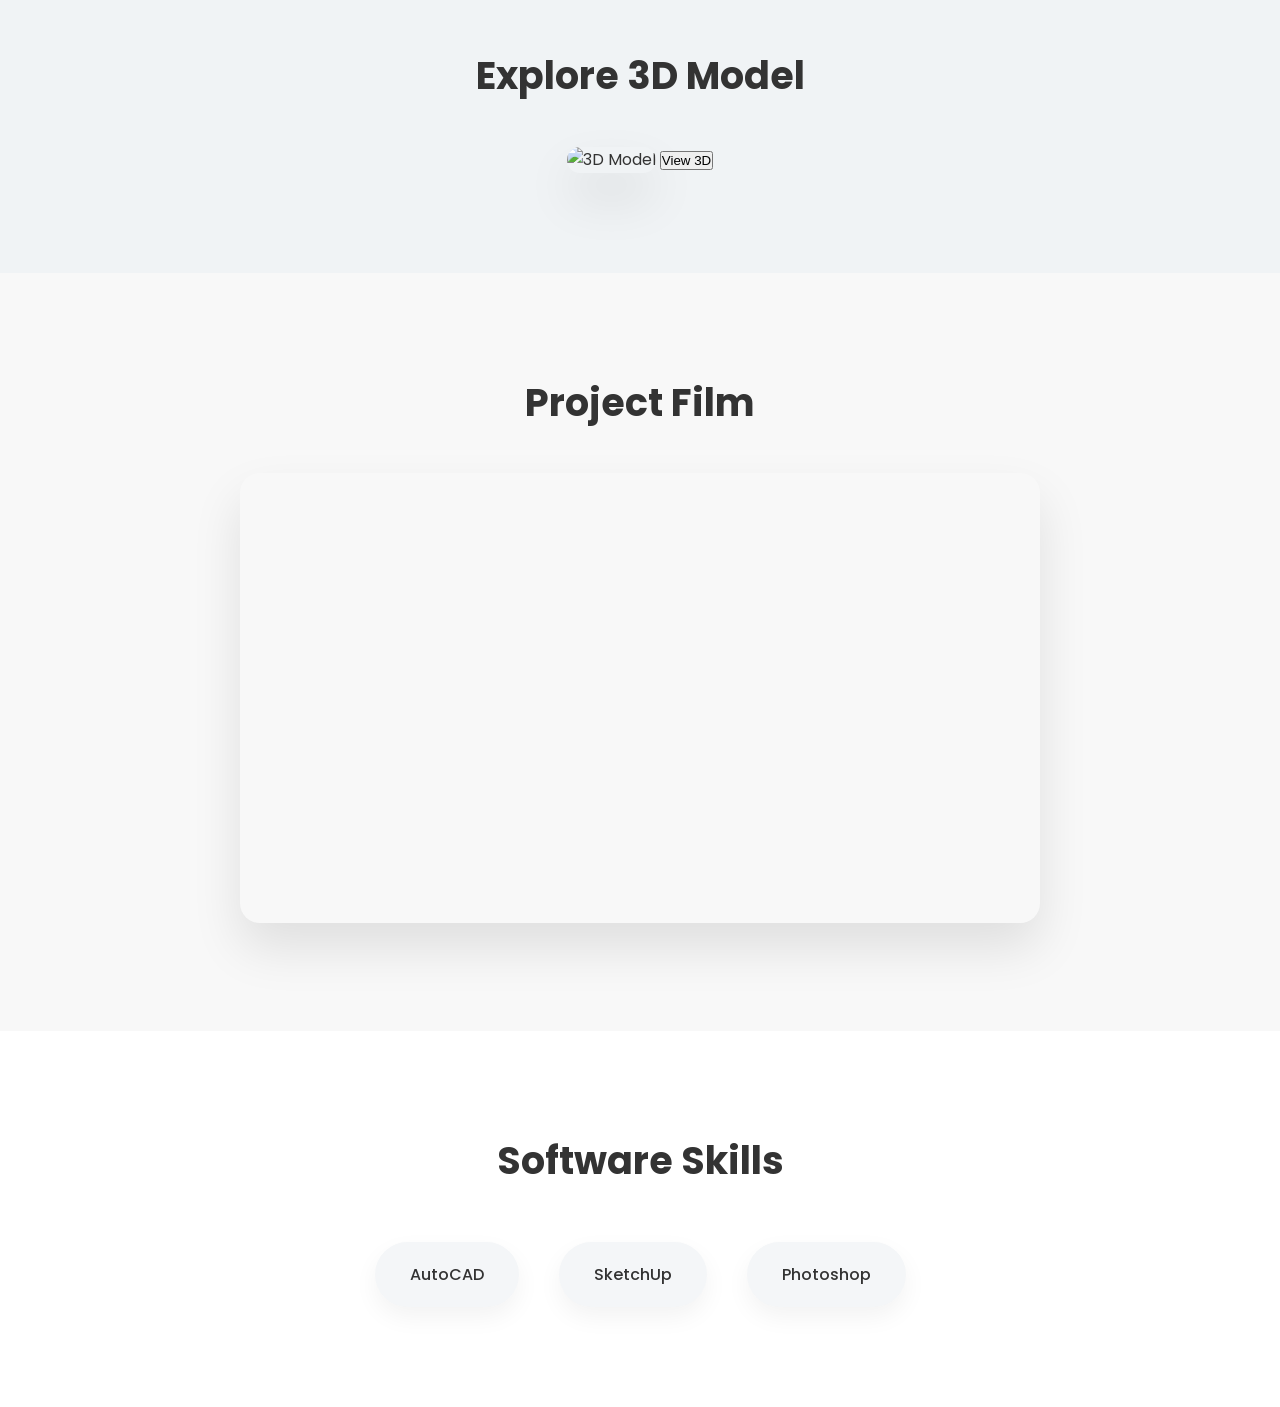
==== commit 489557e9: "Update index.html" ====
--- a/index.html
+++ b/index.html
@@ -25,8 +25,8 @@
   </div>
 </section>
 
-<section class="about" id="about">
-   <a href="CV.png" target="_blank">
+
+  <a href="CV.png" target="_blank">
     <button>Download CV</button>
   </a>
   <p>
@@ -188,3 +188,4 @@
 </html>
 
 
+
